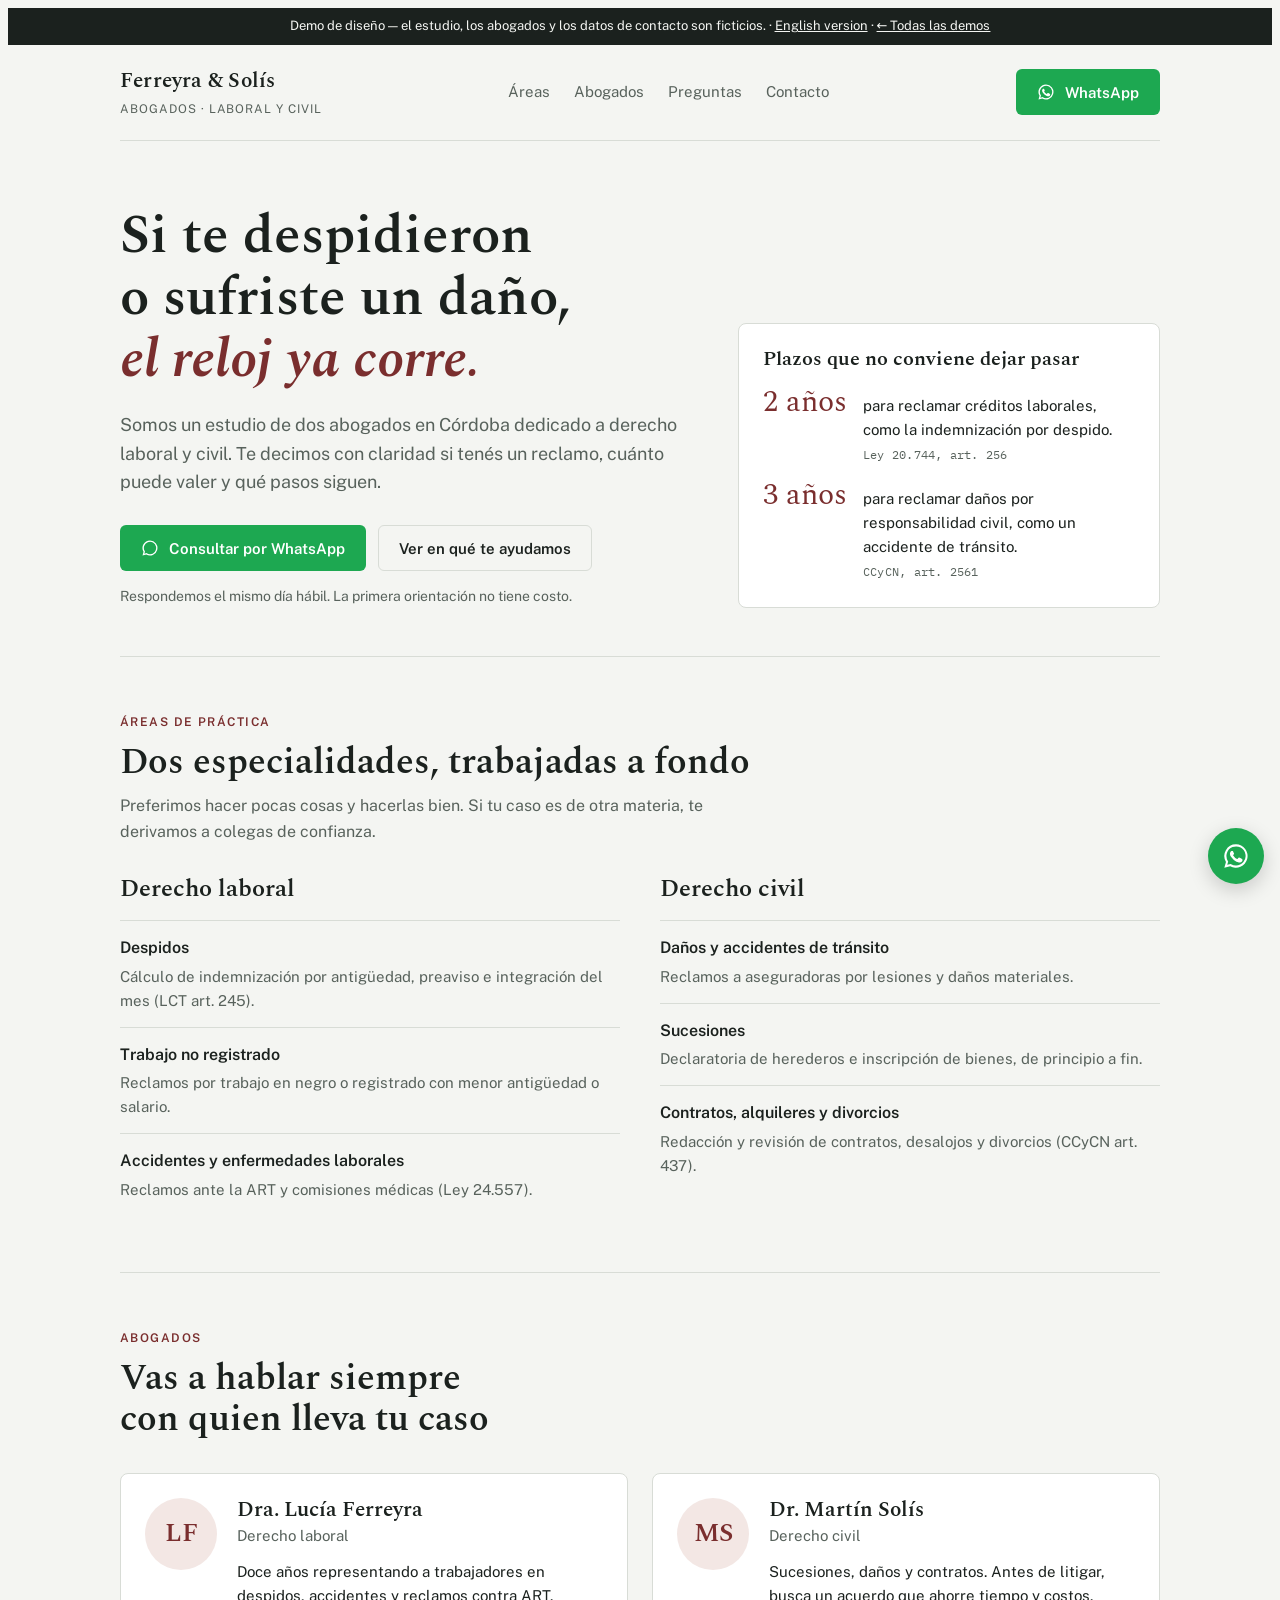
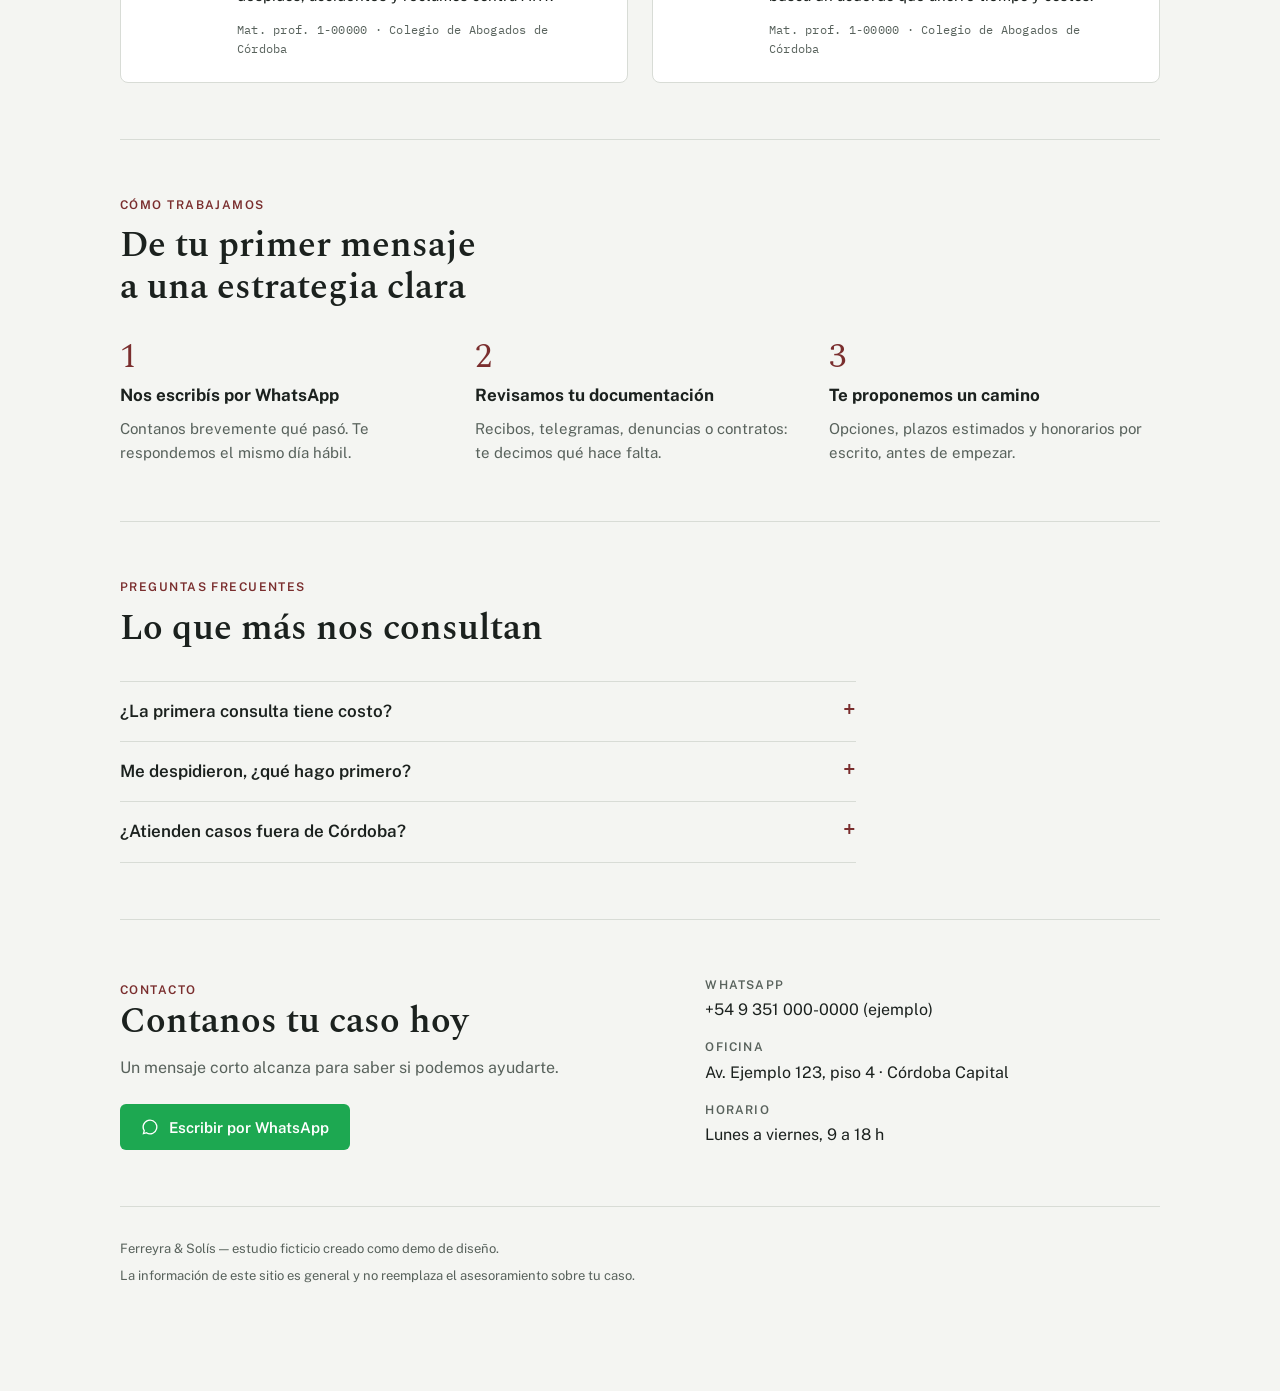
==== abogados/index.html @ 15a3eff7 "Demos de landing pages y reporte de Excel Landing de un estudio de abogados y de un curso online (es" ====
<!doctype html>
<html lang="es">
<meta charset="utf-8">
<meta name="viewport" content="width=device-width, initial-scale=1">
<title>Estudio Ferreyra Solís</title>
<meta name="description" content="Abogados en derecho laboral y civil. Despidos, accidentes, sucesiones y daños. Consultá por WhatsApp.">
<link rel="preconnect" href="https://fonts.googleapis.com">
<link rel="preconnect" href="https://fonts.gstatic.com" crossorigin>
<link rel="stylesheet" href="https://fonts.googleapis.com/css2?family=Spectral:wght@500;600&family=Public+Sans:wght@400;500;600&family=IBM+Plex+Mono:wght@500&display=swap">
<style>
:root {
  --ground: #F4F5F2;
  --surface: #FFFFFF;
  --ink: #1B211E;
  --muted: #58625C;
  --line: #D8DCD6;
  --accent: #7A2E2E;
  --accent-ink: #FFFFFF;
  --accent-soft: #F3E7E4;
  --wa: #1DA851;
  --wa-ink: #FFFFFF;
  --display: "Spectral", Georgia, "Times New Roman", serif;
  --body: "Public Sans", system-ui, -apple-system, "Segoe UI", sans-serif;
  --mono: "IBM Plex Mono", ui-monospace, "SFMono-Regular", Menlo, monospace;
}
@media (prefers-color-scheme: dark) {
  :root:not([data-theme="light"]) {
    color-scheme: dark;
    --ground: #141816;
    --surface: #1C211F;
    --ink: #E8EBE8;
    --muted: #A2ABA5;
    --line: #2F3633;
    --accent: #D98C84;
    --accent-ink: #1B1110;
    --accent-soft: #2B1F1E;
    --wa: #2BC466;
    --wa-ink: #0B1A10;
  }
}
:root[data-theme="dark"] {
  color-scheme: dark;
  --ground: #141816;
  --surface: #1C211F;
  --ink: #E8EBE8;
  --muted: #A2ABA5;
  --line: #2F3633;
  --accent: #D98C84;
  --accent-ink: #1B1110;
  --accent-soft: #2B1F1E;
  --wa: #2BC466;
  --wa-ink: #0B1A10;
}

* { box-sizing: border-box; }
body {
  background: var(--ground);
  color: var(--ink);
  font: 400 16px/1.6 var(--body);
  padding-inline: 16px;
}
.wrap { max-width: 1040px; margin-inline: auto; }
h1, h2, h3 { font-family: var(--display); font-weight: 600; line-height: 1.15; text-wrap: balance; margin: 0; }
p { margin: 0; }
a { color: inherit; }
a:focus-visible, button:focus-visible, summary:focus-visible { outline: 2px solid var(--accent); outline-offset: 3px; border-radius: 4px; }

.demo-bar {
  margin-inline: -16px;
  padding: 8px 16px;
  background: var(--ink);
  color: var(--ground);
  font-size: 13px;
  text-align: center;
}

header.top {
  display: flex; align-items: center; justify-content: space-between; gap: 16px;
  padding-block: 20px;
  border-bottom: 1px solid var(--line);
}
.brand { display: flex; flex-direction: column; gap: 2px; text-decoration: none; }
.brand b { font-family: var(--display); font-size: 21px; font-weight: 600; letter-spacing: .01em; }
.brand span { font-size: 12px; color: var(--muted); letter-spacing: .08em; text-transform: uppercase; }
nav.links { display: flex; gap: 24px; font-size: 15px; }
nav.links a { text-decoration: none; color: var(--muted); }
nav.links a:hover { color: var(--ink); }

.btn {
  display: inline-flex; align-items: center; gap: 10px;
  padding: 13px 20px; border-radius: 6px;
  font: 600 15px/1 var(--body); text-decoration: none;
  border: 1px solid transparent; cursor: pointer;
}
.btn-wa { background: var(--wa); color: var(--wa-ink); }
.btn-wa:hover { filter: brightness(1.06); }
.btn-ghost { border-color: var(--line); color: var(--ink); background: transparent; }
.btn-ghost:hover { border-color: var(--ink); }
.btn svg { width: 18px; height: 18px; flex: none; }

.hero {
  display: grid; grid-template-columns: 1.35fr 1fr; gap: 48px; align-items: end;
  padding-block: 64px 48px;
}
.hero h1 { font-size: clamp(34px, 5.2vw, 54px); }
.hero h1 em { font-style: italic; color: var(--accent); }
.hero .lede { margin-top: 20px; font-size: 18px; color: var(--muted); max-width: 34em; }
.hero .ctas { margin-top: 28px; display: flex; flex-wrap: wrap; gap: 12px; }
.hero .reply { margin-top: 14px; font-size: 14px; color: var(--muted); }

.deadline {
  background: var(--surface);
  border: 1px solid var(--line);
  border-radius: 8px;
  padding: 24px;
  display: grid; gap: 16px;
}
.deadline h2 { font-size: 20px; }
.deadline dl { margin: 0; display: grid; gap: 14px; }
.deadline .row { display: grid; grid-template-columns: 5.5em 1fr; gap: 12px; align-items: baseline; }
.deadline dt { font-family: var(--display); font-size: 30px; line-height: 1; color: var(--accent); font-variant-numeric: tabular-nums; }
.deadline dd { margin: 0; font-size: 15px; }
.cite { font-family: var(--mono); font-size: 12px; color: var(--muted); letter-spacing: .02em; }

section.block { padding-block: 56px; border-top: 1px solid var(--line); }
.eyebrow { font-size: 12px; font-weight: 600; letter-spacing: .12em; text-transform: uppercase; color: var(--accent); }
.block > .head { display: grid; gap: 10px; margin-bottom: 32px; max-width: 40em; }
.block > .head h2 { font-size: clamp(26px, 3.6vw, 36px); }
.block > .head p { color: var(--muted); }

.areas { display: grid; grid-template-columns: 1fr 1fr; gap: 40px; }
.area h3 { font-size: 24px; display: flex; align-items: baseline; gap: 12px; flex-wrap: wrap; }
.area ul { list-style: none; margin: 16px 0 0; padding: 0; display: grid; }
.area li { display: grid; gap: 4px; padding-block: 14px; border-top: 1px solid var(--line); }
.area li b { font-weight: 600; }
.area li span { color: var(--muted); font-size: 15px; }

.team { display: grid; grid-template-columns: 1fr 1fr; gap: 24px; }
.lawyer {
  display: grid; grid-template-columns: 72px 1fr; gap: 20px; align-items: start;
  padding: 24px; background: var(--surface); border: 1px solid var(--line); border-radius: 8px;
}
.mono {
  width: 72px; height: 72px; border-radius: 50%;
  display: grid; place-items: center;
  background: var(--accent-soft); color: var(--accent);
  font-family: var(--display); font-size: 26px; font-weight: 600;
}
.lawyer h3 { font-size: 21px; }
.lawyer .role { color: var(--muted); font-size: 15px; margin-top: 2px; }
.lawyer p.bio { margin-top: 12px; font-size: 15px; }
.lawyer .cite { margin-top: 12px; display: block; }

.steps { display: grid; grid-template-columns: repeat(3, 1fr); gap: 24px; list-style: none; margin: 0; padding: 0; counter-reset: s; }
.steps li { counter-increment: s; display: grid; gap: 8px; }
.steps li::before {
  content: counter(s);
  font-family: var(--display); font-size: 34px; line-height: 1; color: var(--accent);
}
.steps b { font-size: 17px; }
.steps span { color: var(--muted); font-size: 15px; }

.faq { display: grid; max-width: 46em; }
.faq details { border-top: 1px solid var(--line); padding-block: 16px; }
.faq details:last-child { border-bottom: 1px solid var(--line); }
.faq summary { cursor: pointer; font-weight: 600; font-size: 17px; list-style: none; display: flex; justify-content: space-between; gap: 16px; }
.faq summary::-webkit-details-marker { display: none; }
.faq summary::after { content: "+"; color: var(--accent); font-size: 22px; line-height: 1; }
.faq details[open] summary::after { content: "−"; }
.faq details p { margin-top: 10px; color: var(--muted); max-width: 40em; }

.contact {
  display: grid; grid-template-columns: 1.2fr 1fr; gap: 40px; align-items: start;
}
.contact h2 { font-size: clamp(26px, 3.6vw, 36px); }
.contact .lede { margin-top: 12px; color: var(--muted); }
.contact .ctas { margin-top: 24px; }
.facts { display: grid; gap: 16px; margin: 0; }
.facts div { display: grid; gap: 2px; }
.facts dt { font-size: 12px; font-weight: 600; letter-spacing: .1em; text-transform: uppercase; color: var(--muted); }
.facts dd { margin: 0; }

footer { padding-block: 32px 96px; border-top: 1px solid var(--line); font-size: 13px; color: var(--muted); display: grid; gap: 6px; }

.float-wa {
  position: fixed; right: 16px; bottom: calc(16px + env(safe-area-inset-bottom, 0px));
  width: 56px; height: 56px; border-radius: 50%;
  display: grid; place-items: center;
  background: var(--wa); color: var(--wa-ink);
  box-shadow: 0 6px 20px rgba(0,0,0,.18);
}
.float-wa svg { width: 28px; height: 28px; }

@media (max-width: 760px) {
  nav.links { display: none; }
  .hero, .areas, .team, .contact { grid-template-columns: 1fr; }
  .hero { padding-block: 40px 32px; gap: 32px; }
  .steps { grid-template-columns: 1fr; }
  section.block { padding-block: 44px; }
}
@media (max-width: 420px) {
  header.top .btn span { display: none; }
  .lawyer { grid-template-columns: 1fr; }
}
@media (prefers-reduced-motion: no-preference) {
  .btn, nav.links a { transition: filter .15s, border-color .15s, color .15s; }
}
</style>

<div class="demo-bar">Demo de diseño — el estudio, los abogados y los datos de contacto son ficticios. · <a href="en.html" style="color:inherit">English version</a> · <a href="../" style="color:inherit">← Todas las demos</a></div>

<div class="wrap">
  <header class="top">
    <a class="brand" href="#inicio">
      <b>Ferreyra &amp; Solís</b>
      <span>Abogados · Laboral y Civil</span>
    </a>
    <nav class="links" aria-label="Secciones">
      <a href="#areas">Áreas</a>
      <a href="#equipo">Abogados</a>
      <a href="#preguntas">Preguntas</a>
      <a href="#contacto">Contacto</a>
    </nav>
    <a class="btn btn-wa" href="#contacto" data-event="whatsapp_click" aria-label="Consultar por WhatsApp">
      <svg viewBox="0 0 24 24" fill="currentColor" aria-hidden="true"><path d="M12 2a10 10 0 0 0-8.6 15.1L2 22l5-1.3A10 10 0 1 0 12 2Zm0 18.2a8.2 8.2 0 0 1-4.2-1.2l-.3-.2-3 .8.8-2.9-.2-.3A8.2 8.2 0 1 1 12 20.2Zm4.5-6.1c-.2-.1-1.5-.7-1.7-.8-.2-.1-.4-.1-.6.1l-.8 1c-.1.2-.3.2-.5.1a6.7 6.7 0 0 1-3.3-2.9c-.3-.4.2-.4.7-1.3.1-.2 0-.3 0-.4l-.8-1.8c-.2-.5-.4-.4-.6-.4h-.5a1 1 0 0 0-.7.3 3 3 0 0 0-.9 2.2 5.2 5.2 0 0 0 1.1 2.7 11.8 11.8 0 0 0 4.5 4c1.7.7 2.3.8 3.2.6a2.7 2.7 0 0 0 1.8-1.3 2.2 2.2 0 0 0 .1-1.3c0-.1-.2-.2-.4-.3Z"/></svg>
      <span>WhatsApp</span>
    </a>
  </header>

  <main id="inicio">
    <section class="hero">
      <div>
        <h1>Si te despidieron o sufriste un daño, <em>el reloj ya corre.</em></h1>
        <p class="lede">Somos un estudio de dos abogados en Córdoba dedicado a derecho laboral y civil. Te decimos con claridad si tenés un reclamo, cuánto puede valer y qué pasos siguen.</p>
        <div class="ctas">
          <a class="btn btn-wa" href="#contacto" data-event="whatsapp_click">
            <svg viewBox="0 0 24 24" fill="currentColor" aria-hidden="true"><path d="M12 2a10 10 0 0 0-8.6 15.1L2 22l5-1.3A10 10 0 1 0 12 2Zm0 18.2a8.2 8.2 0 0 1-4.2-1.2l-.3-.2-3 .8.8-2.9-.2-.3A8.2 8.2 0 1 1 12 20.2Z"/></svg>
            Consultar por WhatsApp
          </a>
          <a class="btn btn-ghost" href="#areas">Ver en qué te ayudamos</a>
        </div>
        <p class="reply">Respondemos el mismo día hábil. La primera orientación no tiene costo.</p>
      </div>

      <aside class="deadline" aria-labelledby="plazos-t">
        <h2 id="plazos-t">Plazos que no conviene dejar pasar</h2>
        <dl>
          <div class="row">
            <dt>2 años</dt>
            <dd>para reclamar créditos laborales, como la indemnización por despido.<br><span class="cite">Ley 20.744, art. 256</span></dd>
          </div>
          <div class="row">
            <dt>3 años</dt>
            <dd>para reclamar daños por responsabilidad civil, como un accidente de tránsito.<br><span class="cite">CCyCN, art. 2561</span></dd>
          </div>
        </dl>
      </aside>
    </section>

    <section class="block" id="areas">
      <div class="head">
        <span class="eyebrow">Áreas de práctica</span>
        <h2>Dos especialidades, trabajadas a fondo</h2>
        <p>Preferimos hacer pocas cosas y hacerlas bien. Si tu caso es de otra materia, te derivamos a colegas de confianza.</p>
      </div>
      <div class="areas">
        <div class="area">
          <h3>Derecho laboral</h3>
          <ul>
            <li><b>Despidos</b><span>Cálculo de indemnización por antigüedad, preaviso e integración del mes (LCT art. 245).</span></li>
            <li><b>Trabajo no registrado</b><span>Reclamos por trabajo en negro o registrado con menor antigüedad o salario.</span></li>
            <li><b>Accidentes y enfermedades laborales</b><span>Reclamos ante la ART y comisiones médicas (Ley 24.557).</span></li>
          </ul>
        </div>
        <div class="area">
          <h3>Derecho civil</h3>
          <ul>
            <li><b>Daños y accidentes de tránsito</b><span>Reclamos a aseguradoras por lesiones y daños materiales.</span></li>
            <li><b>Sucesiones</b><span>Declaratoria de herederos e inscripción de bienes, de principio a fin.</span></li>
            <li><b>Contratos, alquileres y divorcios</b><span>Redacción y revisión de contratos, desalojos y divorcios (CCyCN art. 437).</span></li>
          </ul>
        </div>
      </div>
    </section>

    <section class="block" id="equipo">
      <div class="head">
        <span class="eyebrow">Abogados</span>
        <h2>Vas a hablar siempre con quien lleva tu caso</h2>
      </div>
      <div class="team">
        <article class="lawyer">
          <div class="mono" aria-hidden="true">LF</div>
          <div>
            <h3>Dra. Lucía Ferreyra</h3>
            <p class="role">Derecho laboral</p>
            <p class="bio">Doce años representando a trabajadores en despidos, accidentes y reclamos contra ART.</p>
            <span class="cite">Mat. prof. 1-00000 · Colegio de Abogados de Córdoba</span>
          </div>
        </article>
        <article class="lawyer">
          <div class="mono" aria-hidden="true">MS</div>
          <div>
            <h3>Dr. Martín Solís</h3>
            <p class="role">Derecho civil</p>
            <p class="bio">Sucesiones, daños y contratos. Antes de litigar, busca un acuerdo que ahorre tiempo y costos.</p>
            <span class="cite">Mat. prof. 1-00000 · Colegio de Abogados de Córdoba</span>
          </div>
        </article>
      </div>
    </section>

    <section class="block">
      <div class="head">
        <span class="eyebrow">Cómo trabajamos</span>
        <h2>De tu primer mensaje a una estrategia clara</h2>
      </div>
      <ol class="steps">
        <li><b>Nos escribís por WhatsApp</b><span>Contanos brevemente qué pasó. Te respondemos el mismo día hábil.</span></li>
        <li><b>Revisamos tu documentación</b><span>Recibos, telegramas, denuncias o contratos: te decimos qué hace falta.</span></li>
        <li><b>Te proponemos un camino</b><span>Opciones, plazos estimados y honorarios por escrito, antes de empezar.</span></li>
      </ol>
    </section>

    <section class="block" id="preguntas">
      <div class="head">
        <span class="eyebrow">Preguntas frecuentes</span>
        <h2>Lo que más nos consultan</h2>
      </div>
      <div class="faq">
        <details>
          <summary>¿La primera consulta tiene costo?</summary>
          <p>La orientación inicial por WhatsApp es sin cargo. Si hace falta una reunión para analizar documentación, te informamos el valor antes.</p>
        </details>
        <details>
          <summary>Me despidieron, ¿qué hago primero?</summary>
          <p>No firmes nada que no entiendas y guardá recibos de sueldo, telegramas y mensajes. Escribinos y te decimos cómo responder.</p>
        </details>
        <details>
          <summary>¿Atienden casos fuera de Córdoba?</summary>
          <p>Hacemos consultas en todo el país por videollamada. Para juicios fuera de la provincia trabajamos con estudios asociados.</p>
        </details>
      </div>
    </section>

    <section class="block" id="contacto">
      <div class="contact">
        <div>
          <span class="eyebrow">Contacto</span>
          <h2>Contanos tu caso hoy</h2>
          <p class="lede">Un mensaje corto alcanza para saber si podemos ayudarte.</p>
          <div class="ctas">
            <a class="btn btn-wa" href="#contacto" data-event="whatsapp_click">
              <svg viewBox="0 0 24 24" fill="currentColor" aria-hidden="true"><path d="M12 2a10 10 0 0 0-8.6 15.1L2 22l5-1.3A10 10 0 1 0 12 2Zm0 18.2a8.2 8.2 0 0 1-4.2-1.2l-.3-.2-3 .8.8-2.9-.2-.3A8.2 8.2 0 1 1 12 20.2Z"/></svg>
              Escribir por WhatsApp
            </a>
          </div>
        </div>
        <dl class="facts">
          <div><dt>WhatsApp</dt><dd>+54 9 351 000-0000 (ejemplo)</dd></div>
          <div><dt>Oficina</dt><dd>Av. Ejemplo 123, piso 4 · Córdoba Capital</dd></div>
          <div><dt>Horario</dt><dd>Lunes a viernes, 9 a 18 h</dd></div>
        </dl>
      </div>
    </section>
  </main>

  <footer>
    <p>Ferreyra &amp; Solís — estudio ficticio creado como demo de diseño.</p>
    <p>La información de este sitio es general y no reemplaza el asesoramiento sobre tu caso.</p>
  </footer>
</div>

<a class="float-wa" href="#contacto" data-event="whatsapp_click" aria-label="Consultar por WhatsApp">
  <svg viewBox="0 0 24 24" fill="currentColor" aria-hidden="true"><path d="M12 2a10 10 0 0 0-8.6 15.1L2 22l5-1.3A10 10 0 1 0 12 2Zm0 18.2a8.2 8.2 0 0 1-4.2-1.2l-.3-.2-3 .8.8-2.9-.2-.3A8.2 8.2 0 1 1 12 20.2Zm4.5-6.1c-.2-.1-1.5-.7-1.7-.8-.2-.1-.4-.1-.6.1l-.8 1c-.1.2-.3.2-.5.1a6.7 6.7 0 0 1-3.3-2.9c-.3-.4.2-.4.7-1.3.1-.2 0-.3 0-.4l-.8-1.8c-.2-.5-.4-.4-.6-.4h-.5a1 1 0 0 0-.7.3 3 3 0 0 0-.9 2.2 5.2 5.2 0 0 0 1.1 2.7 11.8 11.8 0 0 0 4.5 4c1.7.7 2.3.8 3.2.6a2.7 2.7 0 0 0 1.8-1.3 2.2 2.2 0 0 0 .1-1.3c0-.1-.2-.2-.4-.3Z"/></svg>
</a>
</html>
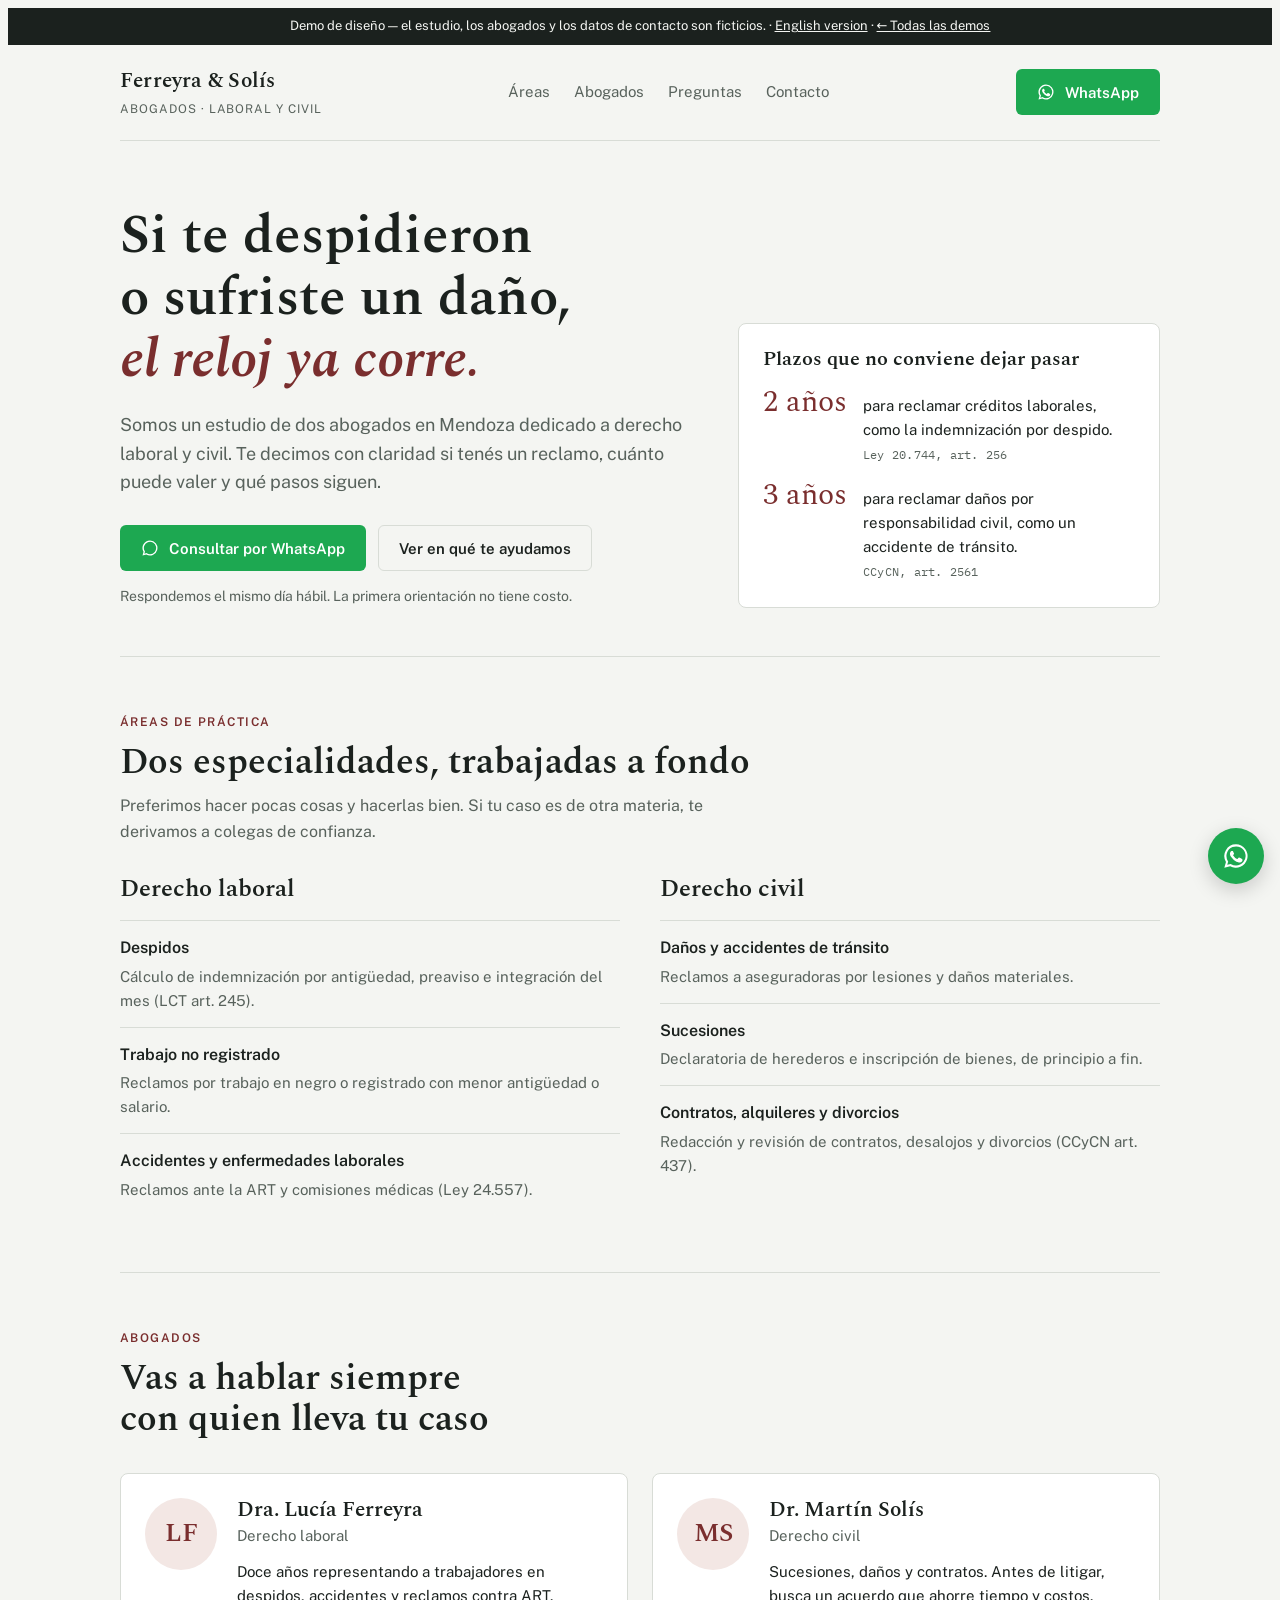
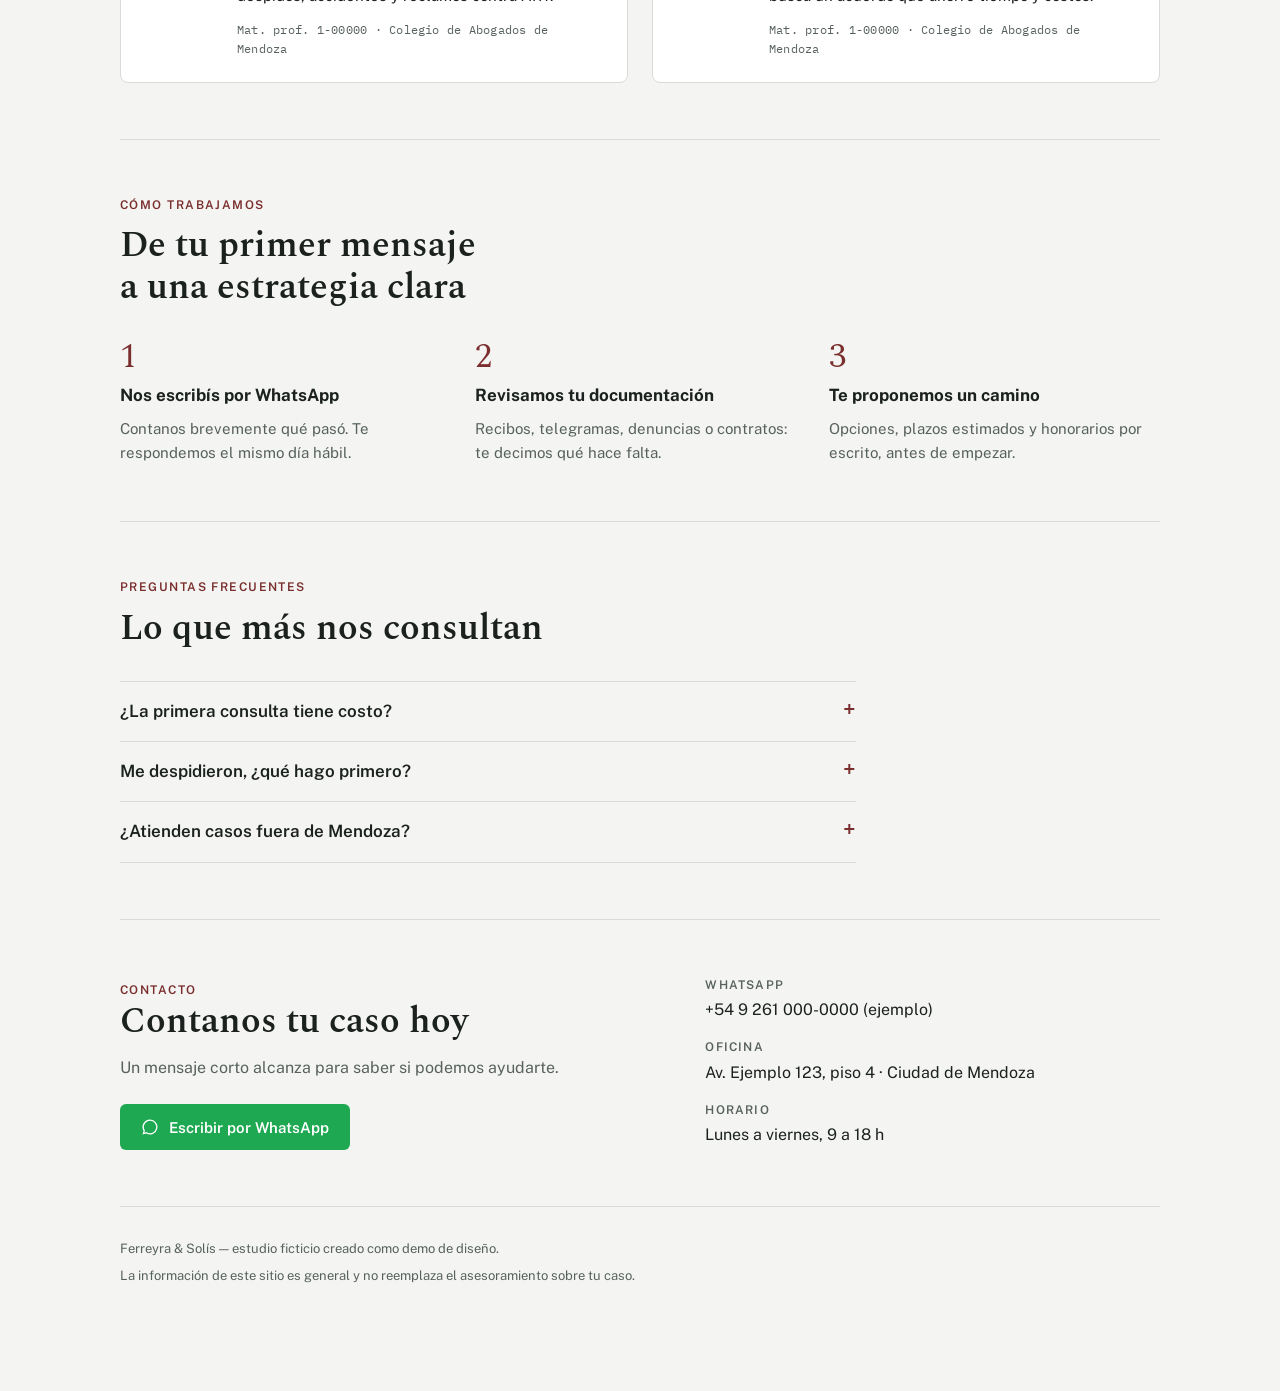
==== commit dd7475dc: "Demos ambientadas en Mendoza Direcciones, barrios y característica telefónica (261) de Mendoza en la" ====
--- a/abogados/index.html
+++ b/abogados/index.html
@@ -231,7 +231,7 @@
     <section class="hero">
       <div>
         <h1>Si te despidieron o sufriste un daño, <em>el reloj ya corre.</em></h1>
-        <p class="lede">Somos un estudio de dos abogados en Córdoba dedicado a derecho laboral y civil. Te decimos con claridad si tenés un reclamo, cuánto puede valer y qué pasos siguen.</p>
+        <p class="lede">Somos un estudio de dos abogados en Mendoza dedicado a derecho laboral y civil. Te decimos con claridad si tenés un reclamo, cuánto puede valer y qué pasos siguen.</p>
         <div class="ctas">
           <a class="btn btn-wa" href="#contacto" data-event="whatsapp_click">
             <svg viewBox="0 0 24 24" fill="currentColor" aria-hidden="true"><path d="M12 2a10 10 0 0 0-8.6 15.1L2 22l5-1.3A10 10 0 1 0 12 2Zm0 18.2a8.2 8.2 0 0 1-4.2-1.2l-.3-.2-3 .8.8-2.9-.2-.3A8.2 8.2 0 1 1 12 20.2Z"/></svg>
@@ -295,7 +295,7 @@
             <h3>Dra. Lucía Ferreyra</h3>
             <p class="role">Derecho laboral</p>
             <p class="bio">Doce años representando a trabajadores en despidos, accidentes y reclamos contra ART.</p>
-            <span class="cite">Mat. prof. 1-00000 · Colegio de Abogados de Córdoba</span>
+            <span class="cite">Mat. prof. 1-00000 · Colegio de Abogados de Mendoza</span>
           </div>
         </article>
         <article class="lawyer">
@@ -304,7 +304,7 @@
             <h3>Dr. Martín Solís</h3>
             <p class="role">Derecho civil</p>
             <p class="bio">Sucesiones, daños y contratos. Antes de litigar, busca un acuerdo que ahorre tiempo y costos.</p>
-            <span class="cite">Mat. prof. 1-00000 · Colegio de Abogados de Córdoba</span>
+            <span class="cite">Mat. prof. 1-00000 · Colegio de Abogados de Mendoza</span>
           </div>
         </article>
       </div>
@@ -337,7 +337,7 @@
           <p>No firmes nada que no entiendas y guardá recibos de sueldo, telegramas y mensajes. Escribinos y te decimos cómo responder.</p>
         </details>
         <details>
-          <summary>¿Atienden casos fuera de Córdoba?</summary>
+          <summary>¿Atienden casos fuera de Mendoza?</summary>
           <p>Hacemos consultas en todo el país por videollamada. Para juicios fuera de la provincia trabajamos con estudios asociados.</p>
         </details>
       </div>
@@ -357,8 +357,8 @@
           </div>
         </div>
         <dl class="facts">
-          <div><dt>WhatsApp</dt><dd>+54 9 351 000-0000 (ejemplo)</dd></div>
-          <div><dt>Oficina</dt><dd>Av. Ejemplo 123, piso 4 · Córdoba Capital</dd></div>
+          <div><dt>WhatsApp</dt><dd>+54 9 261 000-0000 (ejemplo)</dd></div>
+          <div><dt>Oficina</dt><dd>Av. Ejemplo 123, piso 4 · Ciudad de Mendoza</dd></div>
           <div><dt>Horario</dt><dd>Lunes a viernes, 9 a 18 h</dd></div>
         </dl>
       </div>
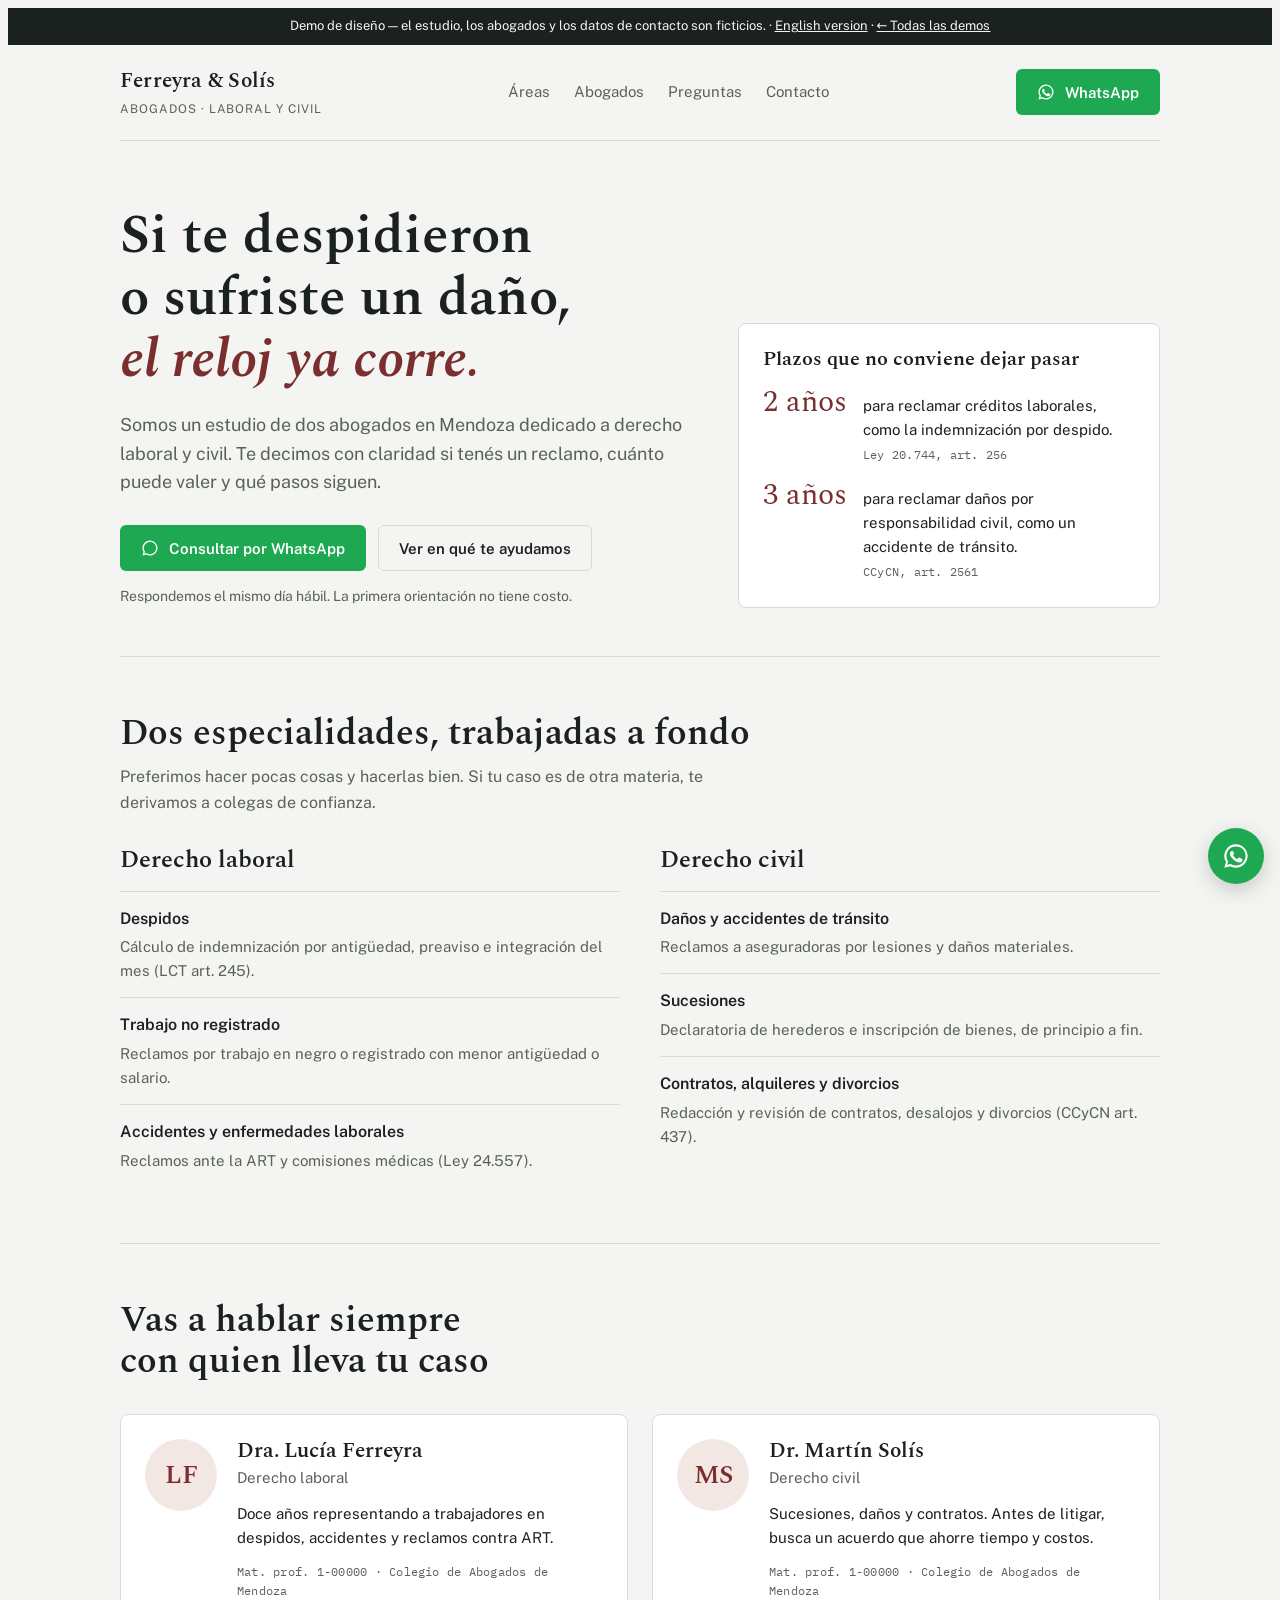
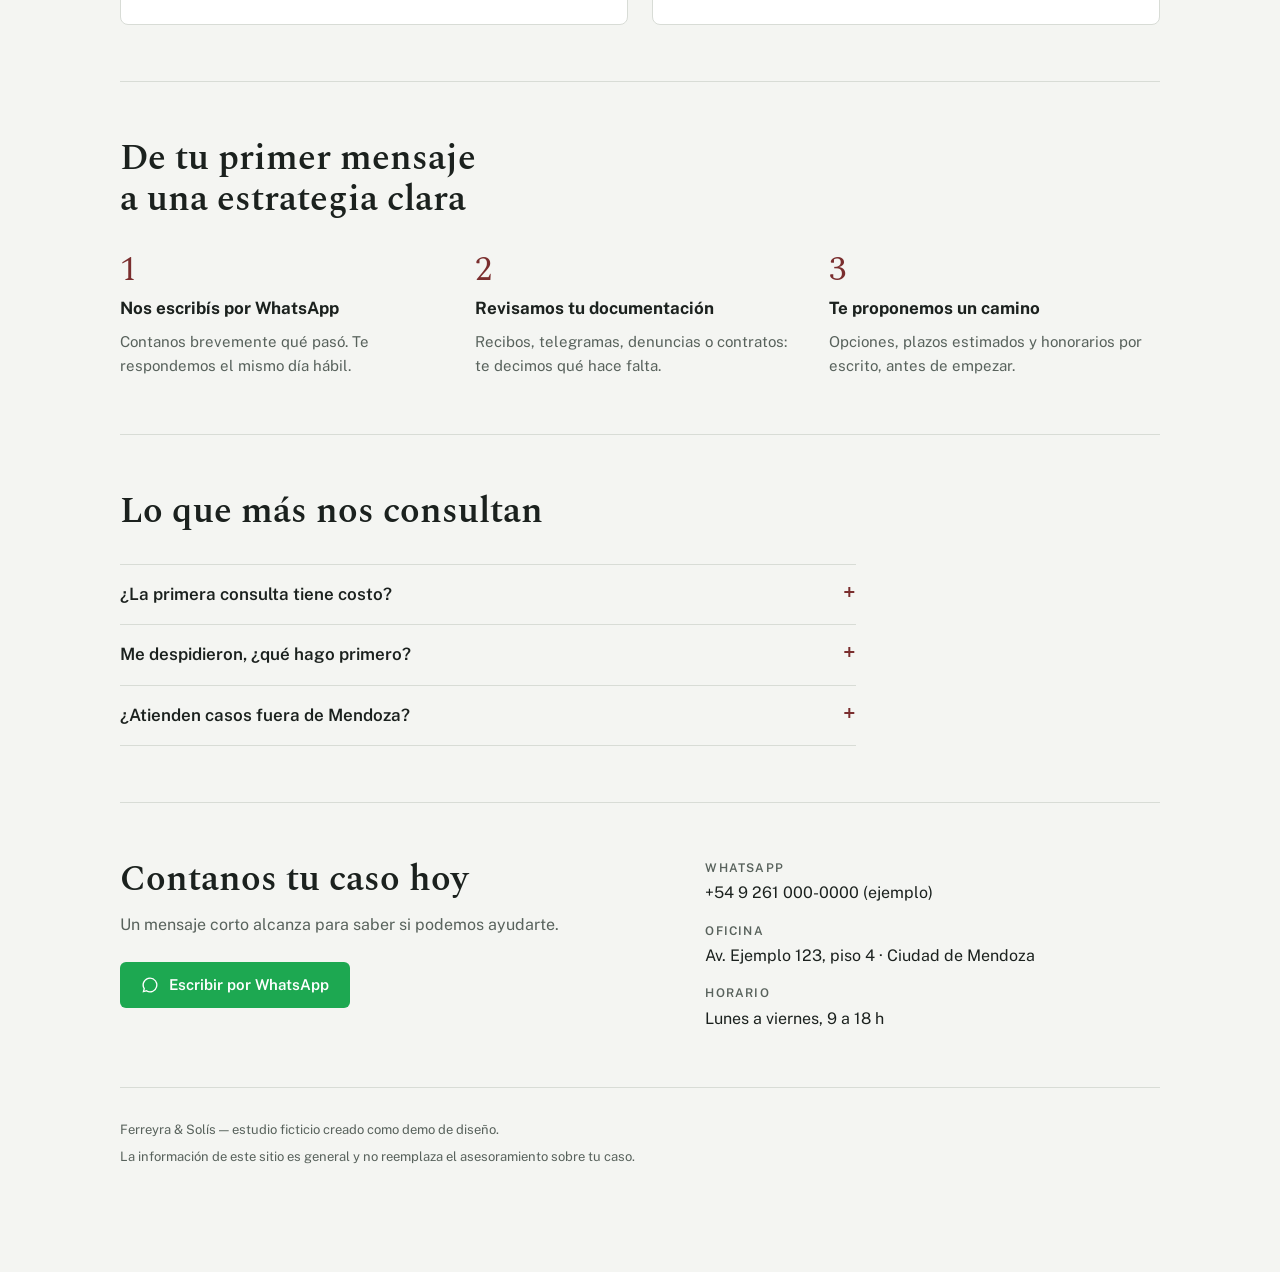
==== commit 79270445: "Demos: fotos reales con licencia libre, íconos de línea en vez de emojis y sin etiquetas en mayúscul" ====
--- a/abogados/index.html
+++ b/abogados/index.html
@@ -259,7 +259,6 @@
 
     <section class="block" id="areas">
       <div class="head">
-        <span class="eyebrow">Áreas de práctica</span>
         <h2>Dos especialidades, trabajadas a fondo</h2>
         <p>Preferimos hacer pocas cosas y hacerlas bien. Si tu caso es de otra materia, te derivamos a colegas de confianza.</p>
       </div>
@@ -285,7 +284,6 @@
 
     <section class="block" id="equipo">
       <div class="head">
-        <span class="eyebrow">Abogados</span>
         <h2>Vas a hablar siempre con quien lleva tu caso</h2>
       </div>
       <div class="team">
@@ -312,7 +310,6 @@
 
     <section class="block">
       <div class="head">
-        <span class="eyebrow">Cómo trabajamos</span>
         <h2>De tu primer mensaje a una estrategia clara</h2>
       </div>
       <ol class="steps">
@@ -324,7 +321,6 @@
 
     <section class="block" id="preguntas">
       <div class="head">
-        <span class="eyebrow">Preguntas frecuentes</span>
         <h2>Lo que más nos consultan</h2>
       </div>
       <div class="faq">
@@ -346,7 +342,6 @@
     <section class="block" id="contacto">
       <div class="contact">
         <div>
-          <span class="eyebrow">Contacto</span>
           <h2>Contanos tu caso hoy</h2>
           <p class="lede">Un mensaje corto alcanza para saber si podemos ayudarte.</p>
           <div class="ctas">
